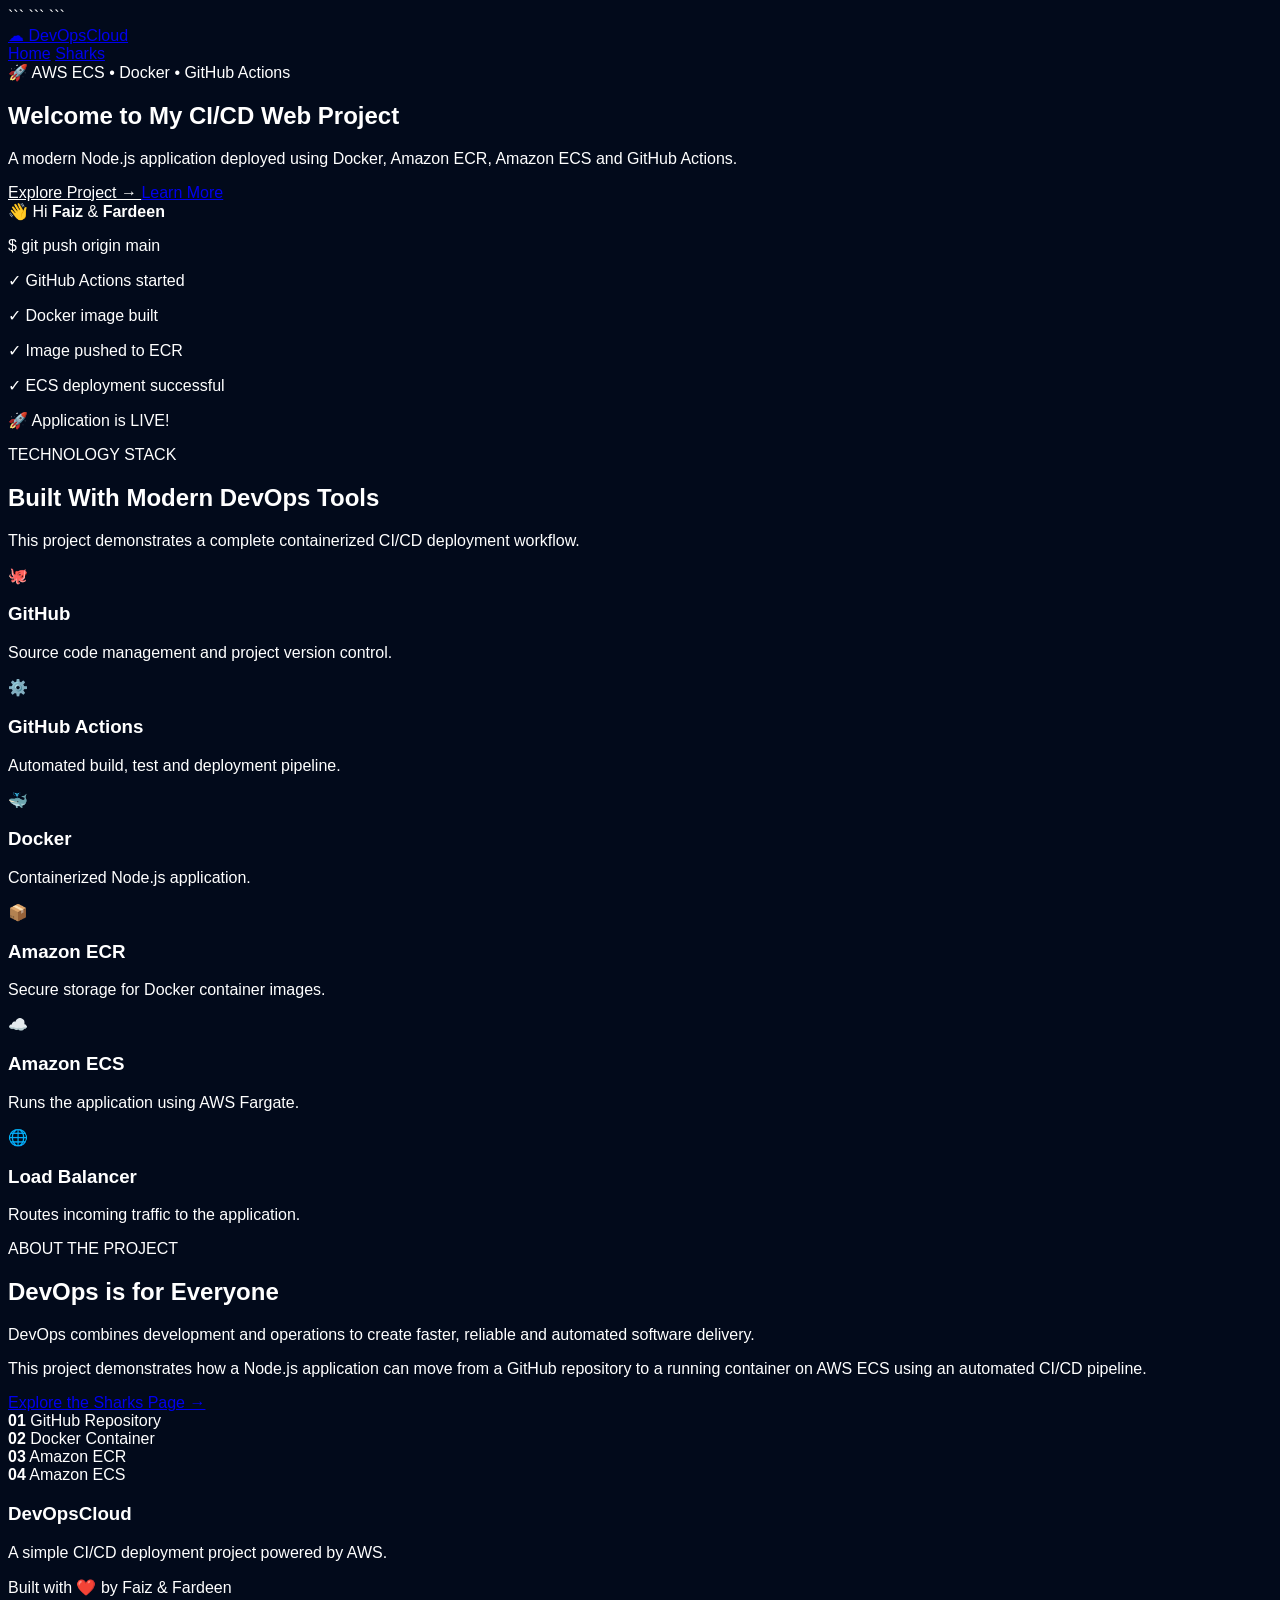
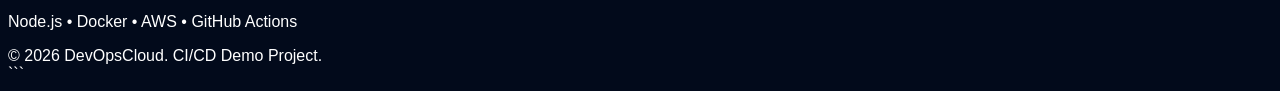
==== views/index.html @ db23d5b7 "Revise index.html for CI/CD project updates Updated the HTML structure and content for the CI/CD pro" ====
<!DOCTYPE html>

<html lang="en">

<head>
    <meta charset="UTF-8">
    <meta name="viewport" content="width=device-width, initial-scale=1.0">

```
<title>DevOpsCloud | CI/CD Project</title>

<link rel="stylesheet" href="css/style.css">

<link href="https://fonts.googleapis.com/css2?family=Inter:wght@400;500;600;700;800&display=swap"
    rel="stylesheet">
```

</head>

<body>

```
<!-- NAVBAR -->
<header class="navbar">
    <div class="nav-container">

        <a href="/" class="logo">
            <span class="logo-icon">☁</span>
            DevOps<span>Cloud</span>
        </a>

        <nav>
            <a href="/" class="active">Home</a>
            <a href="/sharks">Sharks</a>
        </nav>

    </div>
</header>


<!-- HERO -->
<section class="hero">

    <div class="hero-content">

        <div class="badge">
            🚀 AWS ECS • Docker • GitHub Actions
        </div>

        <h1>
            Welcome to My
            <span>CI/CD Web Project</span>
        </h1>

        <p>
            A modern Node.js application deployed using
            Docker, Amazon ECR, Amazon ECS and GitHub Actions.
        </p>

        <div class="hero-buttons">

            <a href="/sharks" class="btn btn-primary">
                Explore Project →
            </a>

            <a href="#about" class="btn btn-secondary">
                Learn More
            </a>

        </div>

        <div class="names">
            👋 Hi <strong>Faiz</strong> & <strong>Fardeen</strong>
        </div>

    </div>


    <!-- TERMINAL CARD -->
    <div class="hero-card">

        <div class="terminal-header">
            <span></span>
            <span></span>
            <span></span>
        </div>

        <div class="terminal-body">

            <p><span class="green">$</span> git push origin main</p>

            <p>
                <span class="blue">✓</span>
                GitHub Actions started
            </p>

            <p>
                <span class="blue">✓</span>
                Docker image built
            </p>

            <p>
                <span class="blue">✓</span>
                Image pushed to ECR
            </p>

            <p>
                <span class="blue">✓</span>
                ECS deployment successful
            </p>

            <p class="success">
                🚀 Application is LIVE!
            </p>

        </div>

    </div>

</section>


<!-- TECHNOLOGY STACK -->
<section class="technologies">

    <div class="section-title">

        <span>TECHNOLOGY STACK</span>

        <h2>Built With Modern DevOps Tools</h2>

        <p>
            This project demonstrates a complete containerized
            CI/CD deployment workflow.
        </p>

    </div>


    <div class="tech-grid">

        <div class="tech-card">
            <div class="tech-icon">🐙</div>
            <h3>GitHub</h3>
            <p>
                Source code management and project version control.
            </p>
        </div>


        <div class="tech-card">
            <div class="tech-icon">⚙️</div>
            <h3>GitHub Actions</h3>
            <p>
                Automated build, test and deployment pipeline.
            </p>
        </div>


        <div class="tech-card">
            <div class="tech-icon">🐳</div>
            <h3>Docker</h3>
            <p>
                Containerized Node.js application.
            </p>
        </div>


        <div class="tech-card">
            <div class="tech-icon">📦</div>
            <h3>Amazon ECR</h3>
            <p>
                Secure storage for Docker container images.
            </p>
        </div>


        <div class="tech-card">
            <div class="tech-icon">☁️</div>
            <h3>Amazon ECS</h3>
            <p>
                Runs the application using AWS Fargate.
            </p>
        </div>


        <div class="tech-card">
            <div class="tech-icon">🌐</div>
            <h3>Load Balancer</h3>
            <p>
                Routes incoming traffic to the application.
            </p>
        </div>

    </div>

</section>


<!-- ABOUT -->
<section class="about" id="about">

    <div class="about-content">

        <div>

            <span class="section-label">
                ABOUT THE PROJECT
            </span>

            <h2>
                DevOps is for Everyone
            </h2>

            <p>
                DevOps combines development and operations to
                create faster, reliable and automated software
                delivery.
            </p>

            <p>
                This project demonstrates how a Node.js application
                can move from a GitHub repository to a running
                container on AWS ECS using an automated CI/CD pipeline.
            </p>

            <a href="/sharks" class="text-link">
                Explore the Sharks Page →
            </a>

        </div>


        <div class="about-box">

            <div class="stat">
                <strong>01</strong>
                <span>GitHub Repository</span>
            </div>

            <div class="stat">
                <strong>02</strong>
                <span>Docker Container</span>
            </div>

            <div class="stat">
                <strong>03</strong>
                <span>Amazon ECR</span>
            </div>

            <div class="stat">
                <strong>04</strong>
                <span>Amazon ECS</span>
            </div>

        </div>

    </div>

</section>


<!-- FOOTER -->
<footer>

    <div class="footer-content">

        <div>

            <h3>
                DevOps<span>Cloud</span>
            </h3>

            <p>
                A simple CI/CD deployment project powered by AWS.
            </p>

        </div>


        <div class="footer-right">

            <p>
                Built with ❤️ by Faiz & Fardeen
            </p>

            <p>
                Node.js • Docker • AWS • GitHub Actions
            </p>

        </div>

    </div>


    <div class="copyright">
        © 2026 DevOpsCloud. CI/CD Demo Project.
    </div>

</footer>
```

</body>

</html>
---- views/css/style.css ----
.navbar {
    margin-bottom: 0;
}

body {
    background: #020A1B;
    color: #ffffff;
    font-family: 'Merriweather', sans-serif;
}

h1,
h2 {
    font-weight: bold;
}

p {
    font-size: 16px;
    color: #ffffff;
}

.jumbotron {
    background: #0048CD;
    color: white;
    text-align: center;
}

.jumbotron p {
    color: white;
    font-size: 26px;
}

.btn-primary {
    color: #fff;
    text-color: #000000;
    border-color: white;
    margin-bottom: 5px;
}

img,
video,
audio {
    margin-top: 20px;
    max-width: 80%;
}

div.caption: {
    float: left;
    clear: both;
}
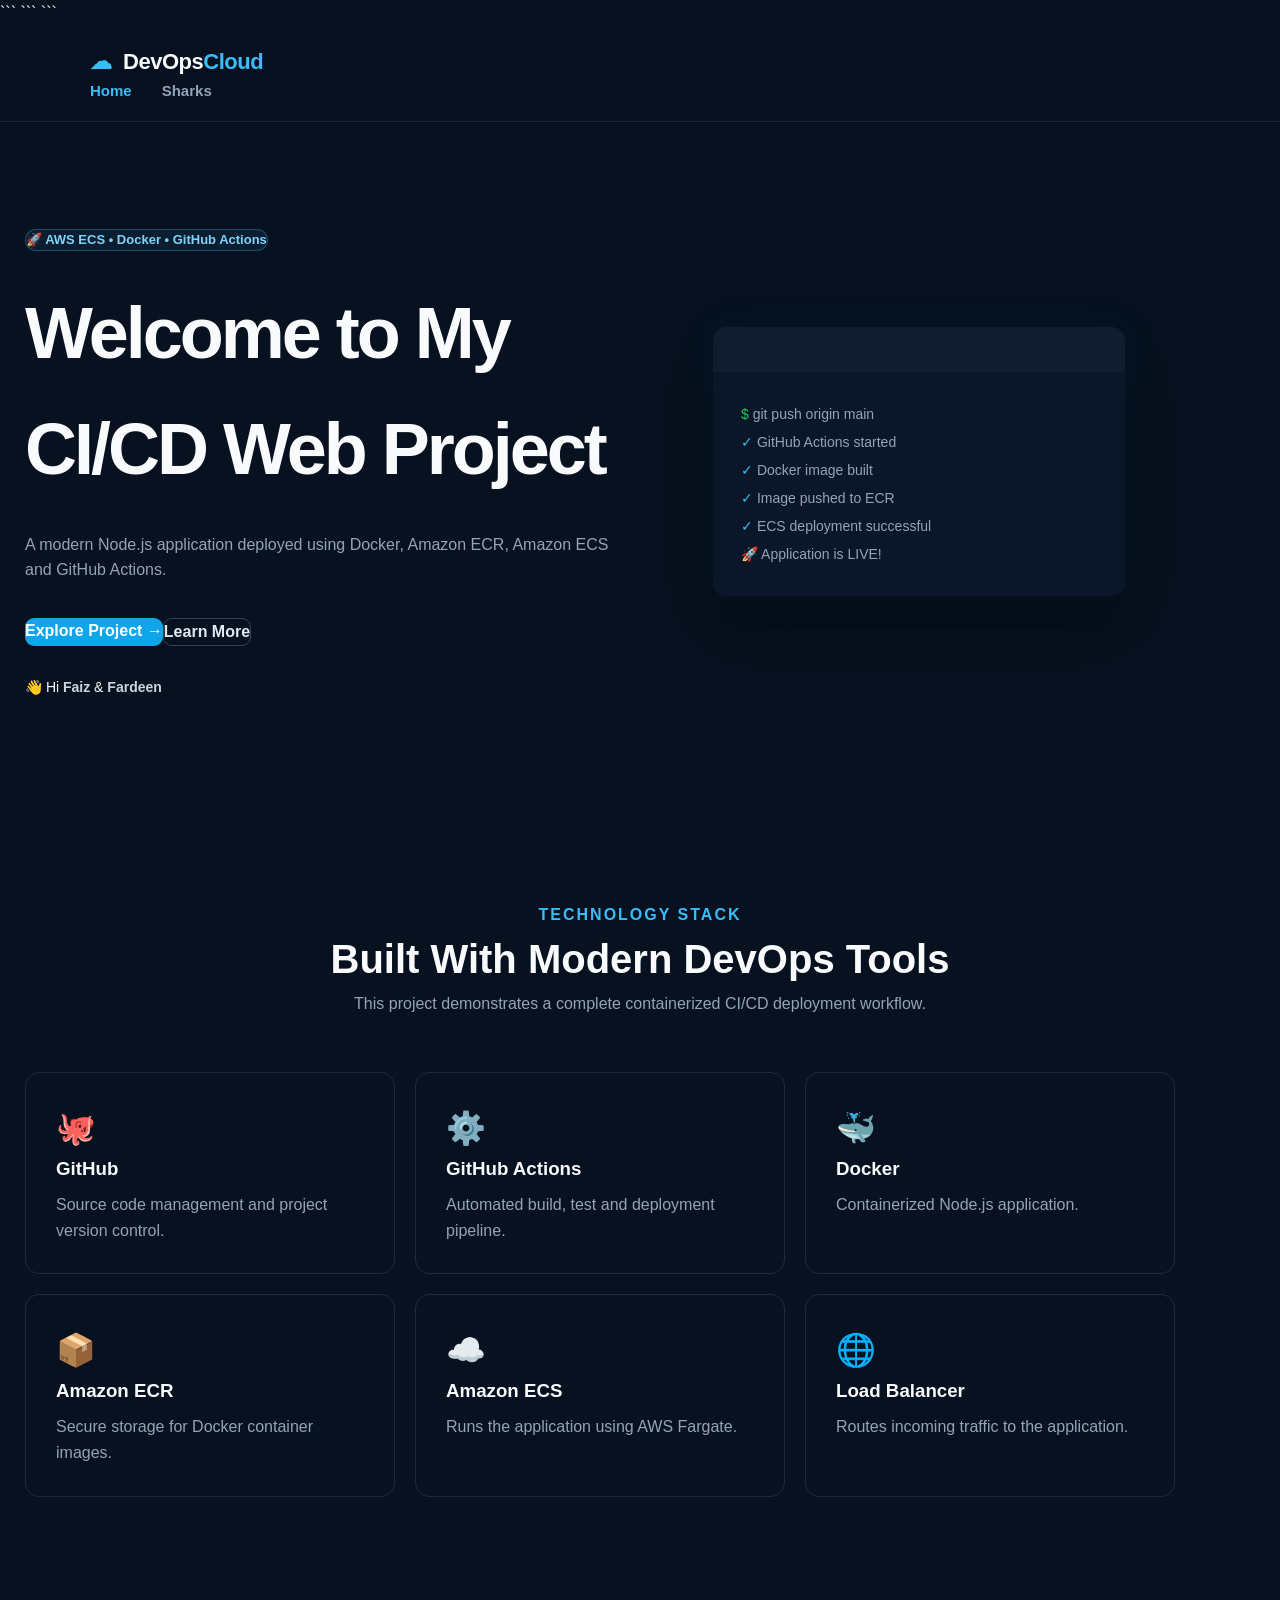
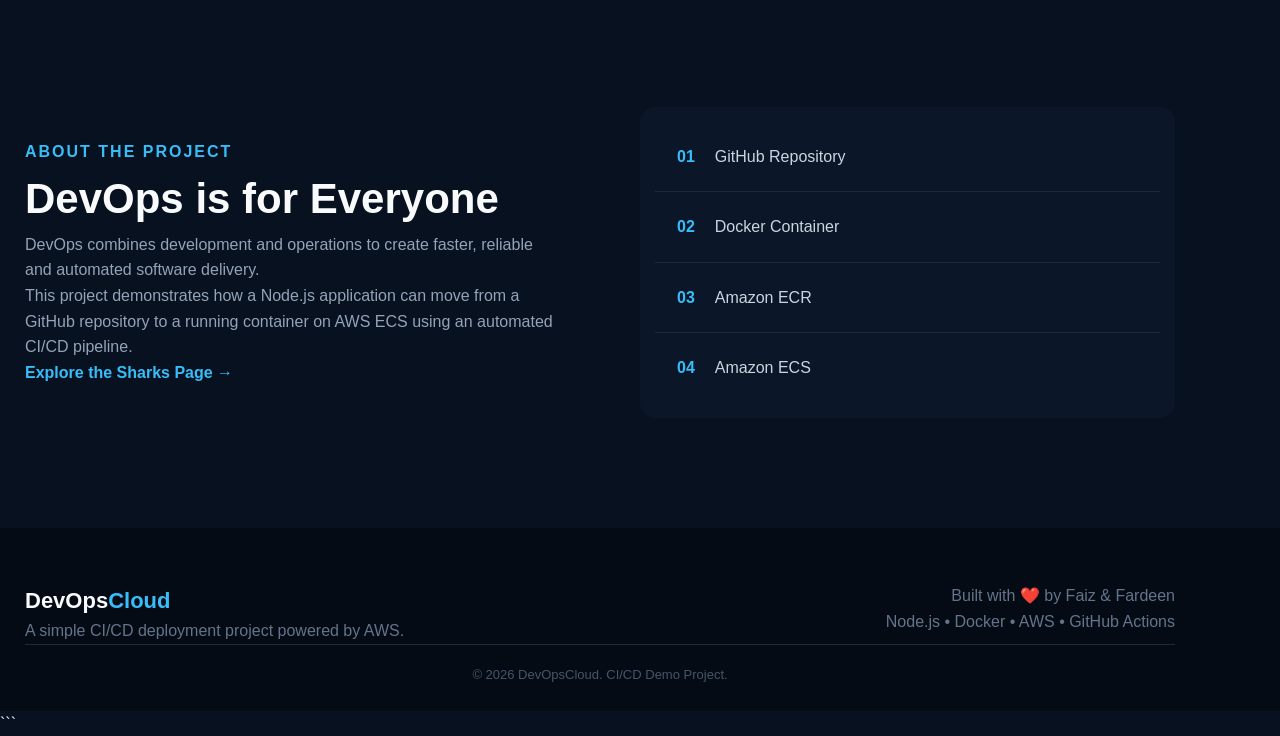
==== commit 778168b9: "Update Sharks link to point to barani.html" ====
--- a/views/index.html
+++ b/views/index.html
@@ -31,7 +31,7 @@
 
         <nav>
             <a href="/" class="active">Home</a>
-            <a href="/sharks">Sharks</a>
+            <a href="ci-cd-pipeline/views/barani.html">Sharks</a>
         </nav>
 
     </div>
--- a/views/css/style.css
+++ b/views/css/style.css
@@ -1,49 +1,1089 @@
+/* =========================================
+GLOBAL
+========================================= */
+
+* {
+  margin: 0;
+  padding: 0;
+  box-sizing: border-box;
+  }
+
+html {
+scroll-behavior: smooth;
+}
+
+body {
+font-family: "Inter", Arial, sans-serif;
+background: #07111f;
+color: #f8fafc;
+line-height: 1.6;
+}
+
+a {
+text-decoration: none;
+color: inherit;
+}
+
+img {
+max-width: 100%;
+display: block;
+}
+
+/* =========================================
+NAVBAR
+========================================= */
+
 .navbar {
-    margin-bottom: 0;
-}
-
-body {
-    background: #020A1B;
-    color: #ffffff;
-    font-family: 'Merriweather', sans-serif;
-}
-
-h1,
-h2 {
-    font-weight: bold;
-}
-
-p {
+width: 100%;
+background: rgba(7, 17, 31, 0.96);
+border-bottom: 1px solid rgba(255, 255, 255, 0.08);
+
+```
+position: sticky;
+top: 0;
+z-index: 1000;
+
+backdrop-filter: blur(12px);
+```
+
+}
+
+.nav-container {
+max-width: 1150px;
+margin: auto;
+padding: 18px 25px;
+
+```
+display: flex;
+align-items: center;
+justify-content: space-between;
+```
+
+}
+
+.logo {
+font-size: 22px;
+font-weight: 800;
+letter-spacing: -0.5px;
+}
+
+.logo span {
+color: #38bdf8;
+}
+
+.logo-icon {
+margin-right: 6px;
+}
+
+nav {
+display: flex;
+gap: 30px;
+}
+
+nav a {
+color: #94a3b8;
+font-size: 15px;
+font-weight: 600;
+transition: 0.3s;
+}
+
+nav a:hover,
+nav a.active {
+color: #38bdf8;
+}
+
+/* =========================================
+BUTTONS
+========================================= */
+
+.btn {
+display: inline-block;
+
+```
+padding: 14px 25px;
+
+border-radius: 9px;
+
+font-weight: 700;
+
+transition: 0.3s;
+```
+
+}
+
+.btn-primary {
+background: #0ea5e9;
+color: white;
+}
+
+.btn-primary:hover {
+background: #0284c7;
+transform: translateY(-3px);
+}
+
+.btn-secondary {
+border: 1px solid #334155;
+color: #e2e8f0;
+}
+
+.btn-secondary:hover {
+border-color: #38bdf8;
+color: #38bdf8;
+}
+
+/* =========================================
+BADGE
+========================================= */
+
+.badge {
+display: inline-block;
+
+```
+padding: 9px 16px;
+
+margin-bottom: 25px;
+
+border: 1px solid rgba(56, 189, 248, 0.3);
+
+border-radius: 30px;
+
+color: #7dd3fc;
+
+background: rgba(56, 189, 248, 0.08);
+
+font-size: 13px;
+
+font-weight: 600;
+```
+
+}
+
+/* =========================================
+HOME HERO
+========================================= */
+
+.hero {
+max-width: 1150px;
+
+```
+margin: auto;
+
+min-height: 680px;
+
+padding: 100px 25px;
+
+display: grid;
+
+grid-template-columns: 1.2fr 0.8fr;
+
+align-items: center;
+
+gap: 70px;
+```
+
+}
+
+.hero-content {
+max-width: 650px;
+}
+
+.hero h1 {
+font-size: clamp(45px, 6vw, 72px);
+
+```
+line-height: 1.05;
+
+letter-spacing: -3px;
+
+margin-bottom: 25px;
+```
+
+}
+
+.hero h1 span {
+display: block;
+
+```
+color: #38bdf8;
+```
+
+}
+
+.hero p {
+color: #94a3b8;
+
+```
+font-size: 18px;
+
+max-width: 600px;
+
+margin-bottom: 35px;
+```
+
+}
+
+.hero-buttons {
+display: flex;
+
+```
+gap: 15px;
+
+flex-wrap: wrap;
+```
+
+}
+
+.names {
+margin-top: 30px;
+
+```
+color: #64748b;
+
+font-size: 14px;
+```
+
+}
+
+.names strong {
+color: #cbd5e1;
+}
+
+/* =========================================
+TERMINAL
+========================================= */
+
+.hero-card {
+background: #0b1628;
+
+```
+border: 1px solid #1e3a5f;
+
+border-radius: 14px;
+
+overflow: hidden;
+
+box-shadow:
+    0 25px 70px rgba(0, 0, 0, 0.45),
+    0 0 40px rgba(14, 165, 233, 0.08);
+```
+
+}
+
+.terminal-header {
+height: 45px;
+
+```
+padding: 0 16px;
+
+background: #111c2e;
+
+display: flex;
+
+align-items: center;
+
+gap: 7px;
+```
+
+}
+
+.terminal-header span {
+width: 11px;
+
+```
+height: 11px;
+
+border-radius: 50%;
+
+background: #475569;
+```
+
+}
+
+.terminal-body {
+padding: 28px;
+
+```
+font-family: monospace;
+
+font-size: 14px;
+
+line-height: 2;
+
+color: #cbd5e1;
+```
+
+}
+
+.terminal-body p {
+margin: 0;
+}
+
+.green {
+color: #22c55e;
+}
+
+.blue {
+color: #38bdf8;
+}
+
+.success {
+color: #22c55e;
+
+```
+margin-top: 15px !important;
+```
+
+}
+
+/* =========================================
+TECHNOLOGY SECTION
+========================================= */
+
+.technologies {
+padding: 100px 25px;
+
+```
+background: #0b1628;
+```
+
+}
+
+.section-title {
+text-align: center;
+
+```
+max-width: 700px;
+
+margin: auto auto 55px;
+```
+
+}
+
+.section-title span,
+.section-label {
+color: #38bdf8;
+
+```
+font-size: 13px;
+
+font-weight: 800;
+
+letter-spacing: 2px;
+```
+
+}
+
+.section-title h2 {
+font-size: 40px;
+
+```
+margin: 12px 0;
+```
+
+}
+
+.section-title p {
+color: #94a3b8;
+}
+
+.tech-grid {
+max-width: 1150px;
+
+```
+margin: auto;
+
+display: grid;
+
+grid-template-columns: repeat(3, 1fr);
+
+gap: 20px;
+```
+
+}
+
+.tech-card {
+padding: 30px;
+
+```
+background: #101d31;
+
+border: 1px solid #1e293b;
+
+border-radius: 14px;
+
+transition: 0.3s;
+```
+
+}
+
+.tech-card:hover {
+transform: translateY(-7px);
+
+```
+border-color: #38bdf8;
+
+box-shadow:
+    0 15px 40px rgba(0, 0, 0, 0.25);
+```
+
+}
+
+.tech-icon {
+font-size: 32px;
+
+```
+margin-bottom: 18px;
+```
+
+}
+
+.tech-card h3 {
+margin-bottom: 8px;
+}
+
+.tech-card p {
+color: #94a3b8;
+
+```
+font-size: 14px;
+```
+
+}
+
+/* =========================================
+ABOUT
+========================================= */
+
+.about {
+padding: 110px 25px;
+}
+
+.about-content {
+max-width: 1150px;
+
+```
+margin: auto;
+
+display: grid;
+
+grid-template-columns: 1fr 1fr;
+
+gap: 80px;
+
+align-items: center;
+```
+
+}
+
+.about h2 {
+font-size: 42px;
+
+```
+margin: 12px 0 20px;
+```
+
+}
+
+.about p {
+color: #94a3b8;
+
+```
+margin-bottom: 18px;
+```
+
+}
+
+.text-link {
+display: inline-block;
+
+```
+margin-top: 10px;
+
+color: #38bdf8;
+
+font-weight: 700;
+```
+
+}
+
+.about-box {
+background: #0b1628;
+
+```
+border: 1px solid #1e293b;
+
+border-radius: 15px;
+
+padding: 15px;
+```
+
+}
+
+.stat {
+display: flex;
+
+```
+align-items: center;
+
+gap: 20px;
+
+padding: 22px;
+
+border-bottom: 1px solid #1e293b;
+```
+
+}
+
+.stat:last-child {
+border-bottom: none;
+}
+
+.stat strong {
+color: #38bdf8;
+
+```
+font-size: 25px;
+```
+
+}
+
+.stat span {
+color: #cbd5e1;
+}
+
+/* =========================================
+SHARK HERO
+========================================= */
+
+.shark-hero {
+min-height: 500px;
+
+```
+display: flex;
+
+align-items: center;
+
+background:
+    linear-gradient(
+        90deg,
+        rgba(7, 17, 31, 0.98),
+        rgba(7, 17, 31, 0.75),
+        rgba(7, 17, 31, 0.92)
+    ),
+    url("https://assets.digitalocean.com/articles/docker_node_image/sawshark.jpg");
+
+background-size: cover;
+
+background-position: center;
+
+border-bottom: 1px solid #1e293b;
+```
+
+}
+
+.shark-hero-content {
+max-width: 1150px;
+
+```
+width: 100%;
+
+margin: auto;
+
+padding: 80px 25px;
+```
+
+}
+
+.shark-hero h1 {
+font-size: clamp(45px, 6vw, 70px);
+
+```
+line-height: 1.05;
+
+letter-spacing: -3px;
+
+margin: 20px 0;
+```
+
+}
+
+.shark-hero h1 span {
+display: block;
+
+```
+color: #38bdf8;
+```
+
+}
+
+.shark-hero p {
+max-width: 600px;
+
+```
+color: #cbd5e1;
+
+font-size: 18px;
+
+margin-bottom: 30px;
+```
+
+}
+
+/* =========================================
+SHARK SECTION
+========================================= */
+
+.sharks-section {
+padding: 100px 25px;
+
+```
+background: #07111f;
+```
+
+}
+
+.shark-grid {
+max-width: 1000px;
+
+```
+margin: auto;
+
+display: grid;
+
+grid-template-columns: repeat(2, 1fr);
+
+gap: 30px;
+```
+
+}
+
+.shark-card {
+overflow: hidden;
+
+```
+background: #0b1628;
+
+border: 1px solid #1e293b;
+
+border-radius: 18px;
+
+transition: 0.35s;
+```
+
+}
+
+.shark-card:hover {
+transform: translateY(-8px);
+
+```
+border-color: #38bdf8;
+
+box-shadow:
+    0 20px 50px rgba(0, 0, 0, 0.35),
+    0 0 30px rgba(56, 189, 248, 0.08);
+```
+
+}
+
+.shark-image {
+height: 280px;
+
+```
+overflow: hidden;
+```
+
+}
+
+.shark-image img {
+width: 100%;
+
+```
+height: 100%;
+
+object-fit: cover;
+
+transition: 0.5s;
+```
+
+}
+
+.shark-card:hover .shark-image img {
+transform: scale(1.06);
+}
+
+.shark-content {
+padding: 28px;
+}
+
+.shark-number {
+color: #38bdf8;
+
+```
+font-size: 13px;
+
+font-weight: 800;
+
+letter-spacing: 2px;
+
+margin-bottom: 8px;
+```
+
+}
+
+.shark-content h3 {
+font-size: 25px;
+
+```
+margin-bottom: 12px;
+```
+
+}
+
+.shark-content p {
+color: #94a3b8;
+
+```
+font-size: 15px;
+
+margin-bottom: 22px;
+```
+
+}
+
+.shark-tag {
+display: inline-block;
+
+```
+padding: 7px 13px;
+
+border-radius: 20px;
+
+background: rgba(56, 189, 248, 0.08);
+
+border: 1px solid rgba(56, 189, 248, 0.2);
+
+color: #7dd3fc;
+
+font-size: 12px;
+
+font-weight: 700;
+```
+
+}
+
+/* =========================================
+DEPLOYMENT
+========================================= */
+
+.deployment-section {
+padding: 90px 25px;
+
+```
+background: #0b1628;
+```
+
+}
+
+.deployment-box {
+max-width: 1100px;
+
+```
+margin: auto;
+
+padding: 50px;
+
+border-radius: 18px;
+
+background: #101d31;
+
+border: 1px solid #1e293b;
+
+display: grid;
+
+grid-template-columns: 1fr 1fr;
+
+gap: 60px;
+
+align-items: center;
+```
+
+}
+
+.deployment-box h2 {
+font-size: 35px;
+
+```
+line-height: 1.2;
+
+margin: 12px 0 18px;
+```
+
+}
+
+.deployment-box p {
+color: #94a3b8;
+}
+
+/* =========================================
+PIPELINE
+========================================= */
+
+.pipeline {
+display: flex;
+
+```
+align-items: center;
+
+justify-content: center;
+
+flex-wrap: wrap;
+
+gap: 12px;
+```
+
+}
+
+.pipeline-step {
+min-width: 90px;
+
+```
+padding: 16px 12px;
+
+text-align: center;
+
+background: #0b1628;
+
+border: 1px solid #1e293b;
+
+border-radius: 10px;
+```
+
+}
+
+.pipeline-step span {
+display: block;
+
+```
+color: #38bdf8;
+
+font-size: 11px;
+
+margin-bottom: 5px;
+```
+
+}
+
+.pipeline-step strong {
+font-size: 13px;
+}
+
+.pipeline-arrow {
+color: #38bdf8;
+
+```
+font-size: 22px;
+```
+
+}
+
+/* =========================================
+FOOTER
+========================================= */
+
+footer {
+background: #040b14;
+
+```
+border-top: 1px solid #1e293b;
+
+padding: 55px 25px 25px;
+```
+
+}
+
+.footer-content {
+max-width: 1150px;
+
+```
+margin: auto;
+
+display: flex;
+
+justify-content: space-between;
+
+gap: 40px;
+```
+
+}
+
+footer h3 {
+font-size: 22px;
+}
+
+footer h3 span {
+color: #38bdf8;
+}
+
+footer p {
+color: #64748b;
+
+```
+font-size: 14px;
+```
+
+}
+
+.footer-right {
+text-align: right;
+}
+
+.copyright {
+max-width: 1150px;
+
+```
+margin: 40px auto 0;
+
+padding-top: 20px;
+
+border-top: 1px solid #1e293b;
+
+color: #475569;
+
+font-size: 13px;
+
+text-align: center;
+```
+
+}
+
+/* =========================================
+TABLET
+========================================= */
+
+@media (max-width: 850px) {
+
+```
+.hero {
+    grid-template-columns: 1fr;
+
+    padding-top: 70px;
+}
+
+.hero-card {
+    max-width: 600px;
+
+    width: 100%;
+}
+
+.tech-grid {
+    grid-template-columns: repeat(2, 1fr);
+}
+
+.about-content {
+    grid-template-columns: 1fr;
+
+    gap: 45px;
+}
+
+.shark-grid {
+    grid-template-columns: 1fr;
+
+    max-width: 600px;
+}
+
+.deployment-box {
+    grid-template-columns: 1fr;
+
+    gap: 40px;
+
+    padding: 35px;
+}
+
+.footer-content {
+    flex-direction: column;
+}
+
+.footer-right {
+    text-align: left;
+}
+```
+
+}
+
+/* =========================================
+MOBILE
+========================================= */
+
+@media (max-width: 550px) {
+
+```
+.nav-container {
+    padding: 15px 18px;
+}
+
+nav {
+    gap: 15px;
+}
+
+.hero {
+    padding: 60px 18px;
+}
+
+.hero h1 {
+    font-size: 45px;
+
+    letter-spacing: -2px;
+}
+
+.hero p {
     font-size: 16px;
-    color: #ffffff;
-}
-
-.jumbotron {
-    background: #0048CD;
-    color: white;
-    text-align: center;
-}
-
-.jumbotron p {
-    color: white;
-    font-size: 26px;
-}
-
-.btn-primary {
-    color: #fff;
-    text-color: #000000;
-    border-color: white;
-    margin-bottom: 5px;
-}
-
-img,
-video,
-audio {
-    margin-top: 20px;
-    max-width: 80%;
-}
-
-div.caption: {
-    float: left;
-    clear: both;
-}
+}
+
+.tech-grid {
+    grid-template-columns: 1fr;
+}
+
+.technologies,
+.about,
+.sharks-section,
+.deployment-section {
+    padding: 70px 18px;
+}
+
+.section-title h2,
+.about h2 {
+    font-size: 32px;
+}
+
+.terminal-body {
+    padding: 20px;
+
+    font-size: 12px;
+}
+
+.shark-hero-content {
+    padding: 65px 18px;
+}
+
+.shark-hero h1 {
+    font-size: 45px;
+}
+
+.deployment-box {
+    padding: 25px;
+}
+
+.deployment-box h2 {
+    font-size: 29px;
+}
+
+.pipeline {
+    flex-direction: column;
+}
+
+.pipeline-arrow {
+    transform: rotate(90deg);
+}
+```
+
+}
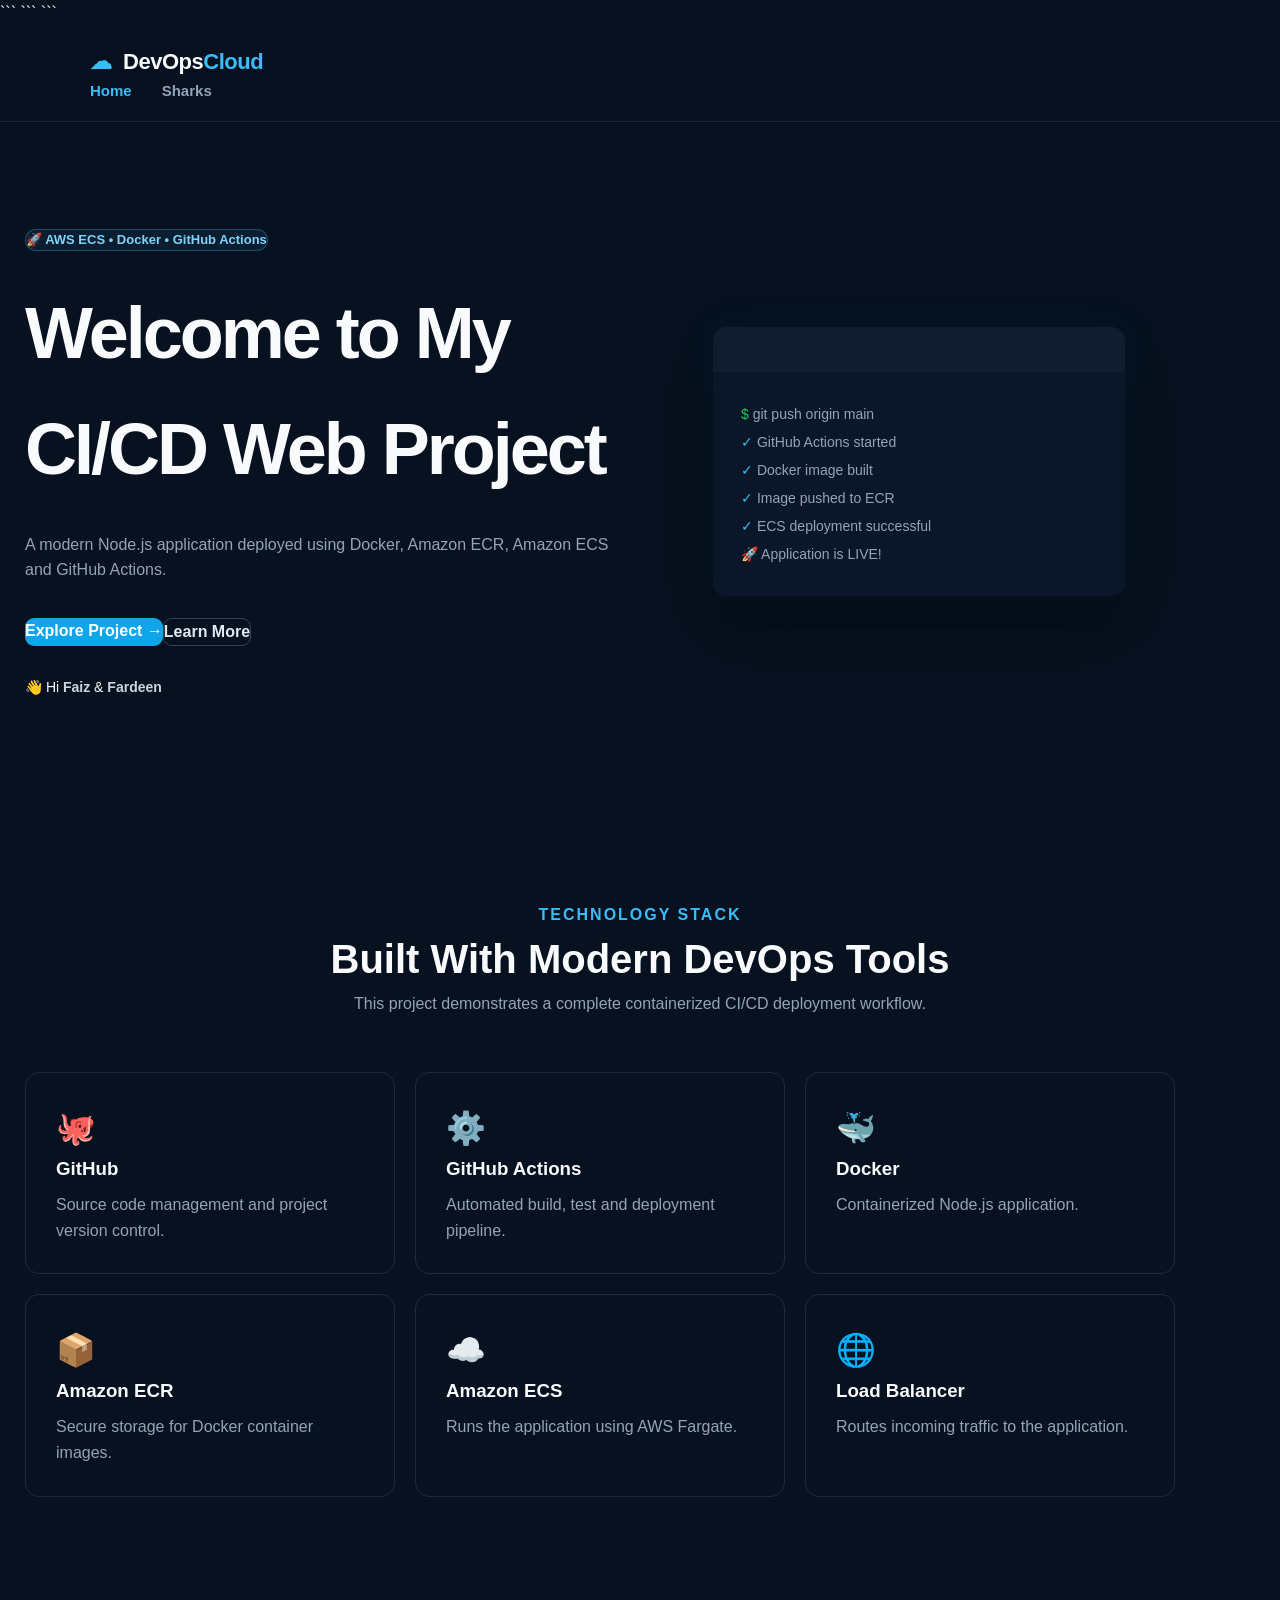
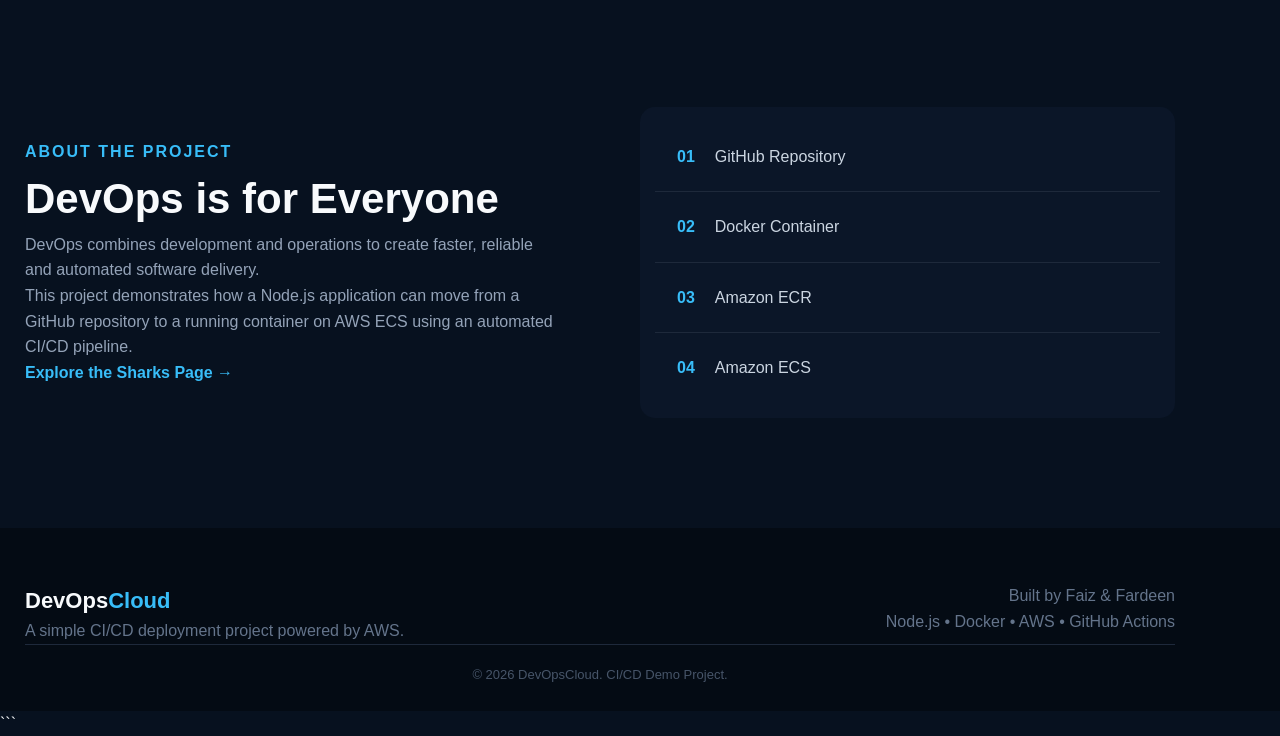
==== commit effc2acb: "add something" ====
--- a/views/index.html
+++ b/views/index.html
@@ -281,7 +281,7 @@
         <div class="footer-right">
 
             <p>
-                Built with ❤️ by Faiz & Fardeen
+                Built by Faiz & Fardeen
             </p>
 
             <p>
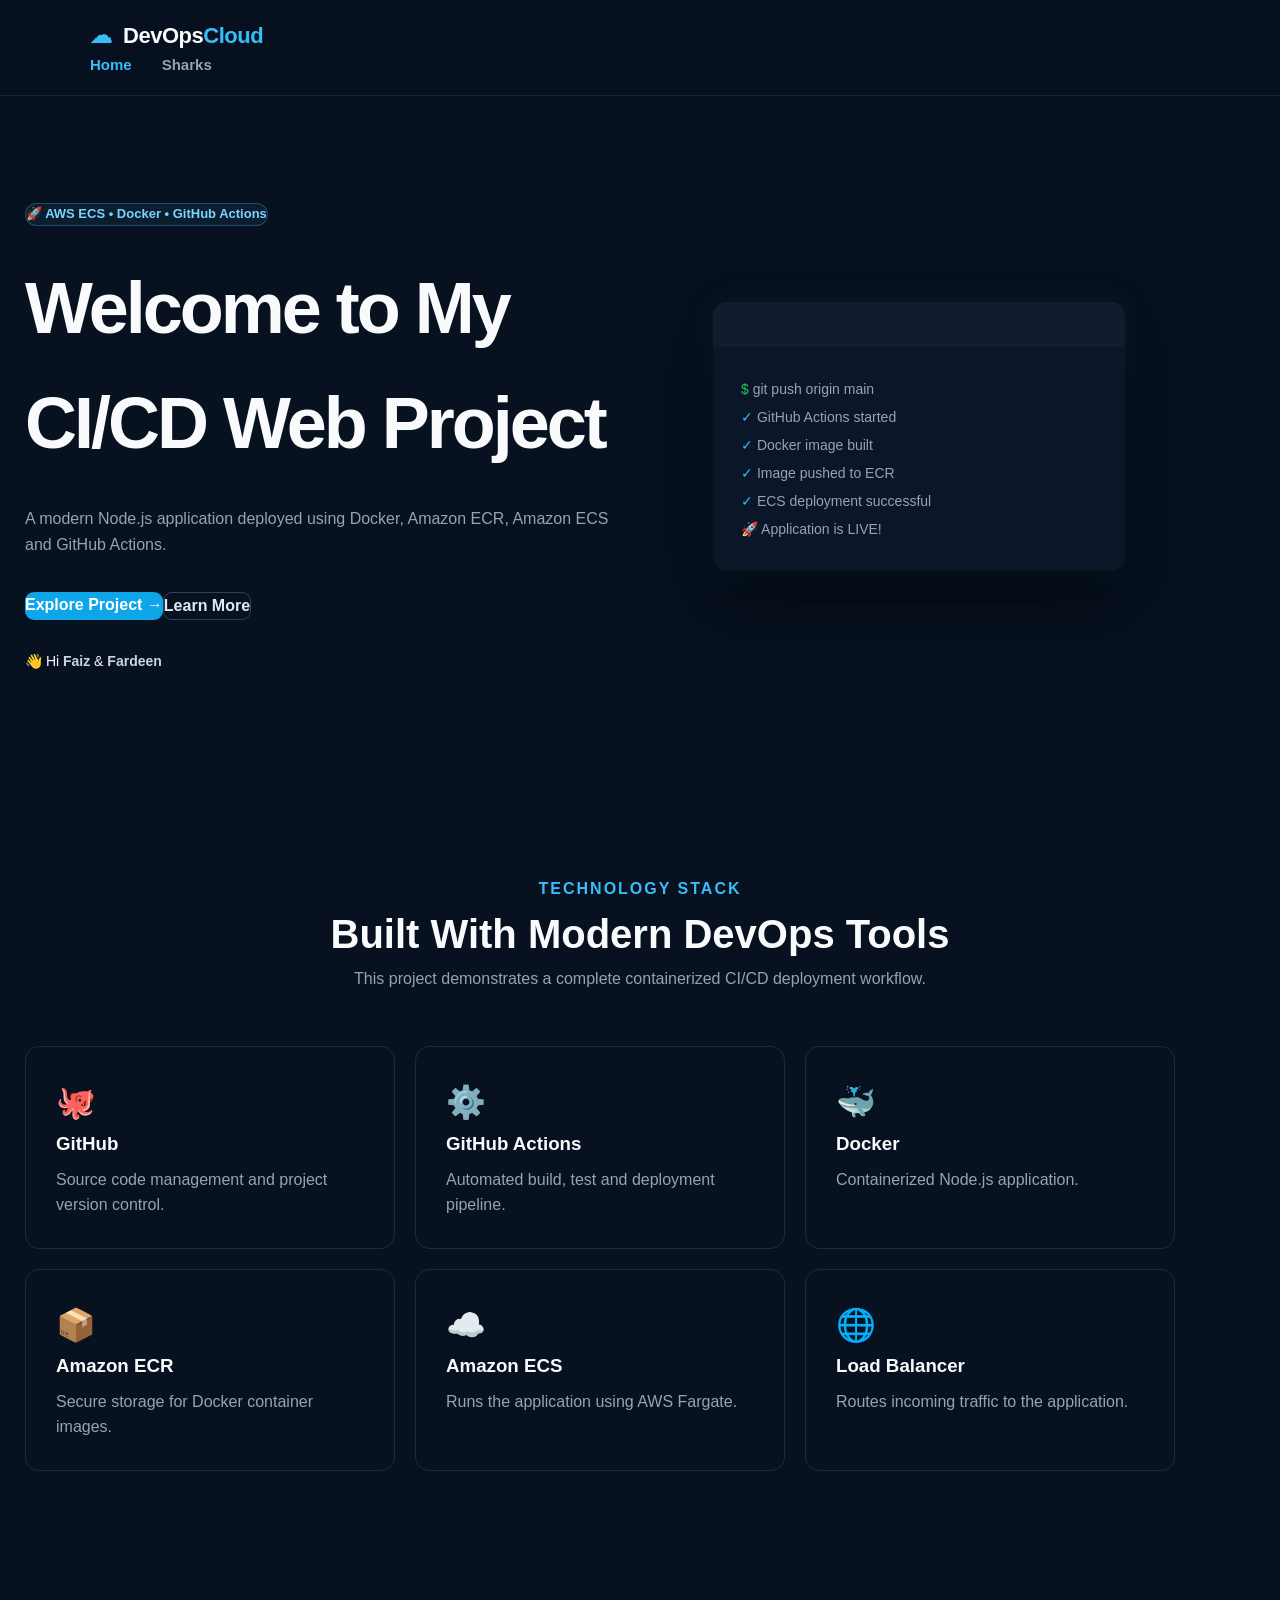
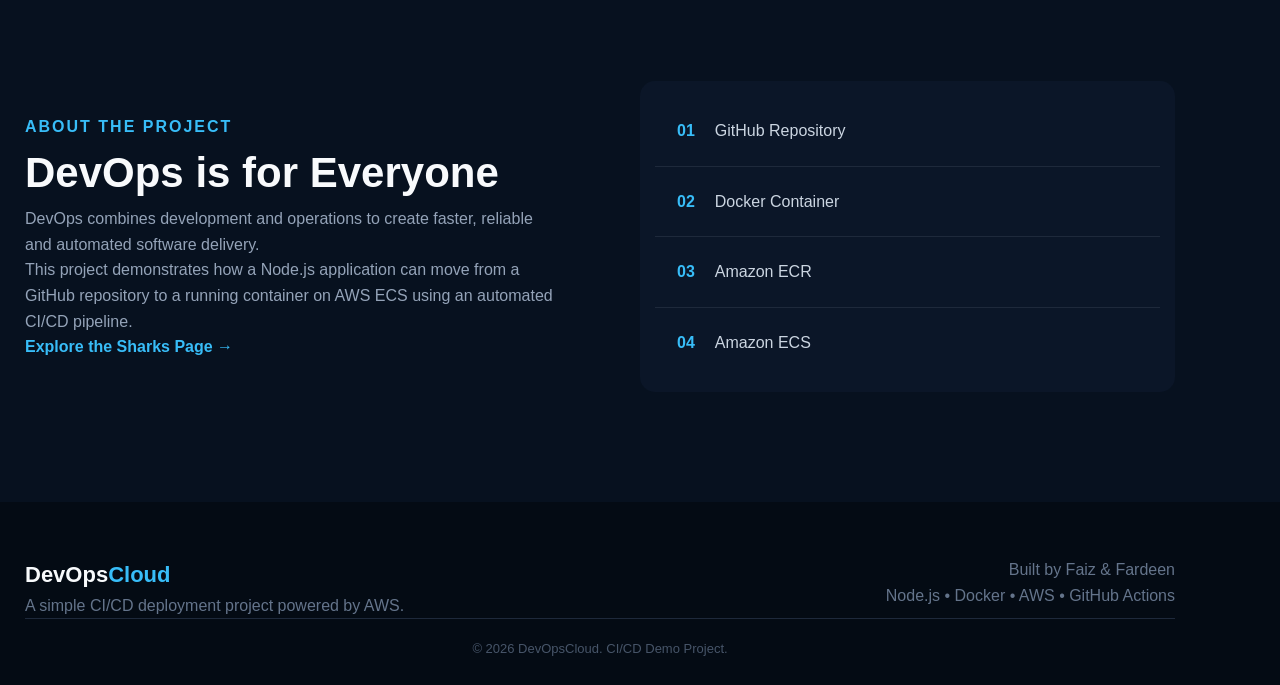
==== commit 55ca7254: "last update" ====
--- a/views/index.html
+++ b/views/index.html
@@ -6,20 +6,18 @@
     <meta charset="UTF-8">
     <meta name="viewport" content="width=device-width, initial-scale=1.0">
 
-```
 <title>DevOpsCloud | CI/CD Project</title>
 
 <link rel="stylesheet" href="css/style.css">
 
 <link href="https://fonts.googleapis.com/css2?family=Inter:wght@400;500;600;700;800&display=swap"
     rel="stylesheet">
-```
 
 </head>
 
 <body>
 
-```
+
 <!-- NAVBAR -->
 <header class="navbar">
     <div class="nav-container">
@@ -31,7 +29,7 @@
 
         <nav>
             <a href="/" class="active">Home</a>
-            <a href="ci-cd-pipeline/views/barani.html">Sharks</a>
+            <a href="/sharks">Sharks</a>
         </nav>
 
     </div>
@@ -298,7 +296,6 @@
     </div>
 
 </footer>
-```
 
 </body>
 
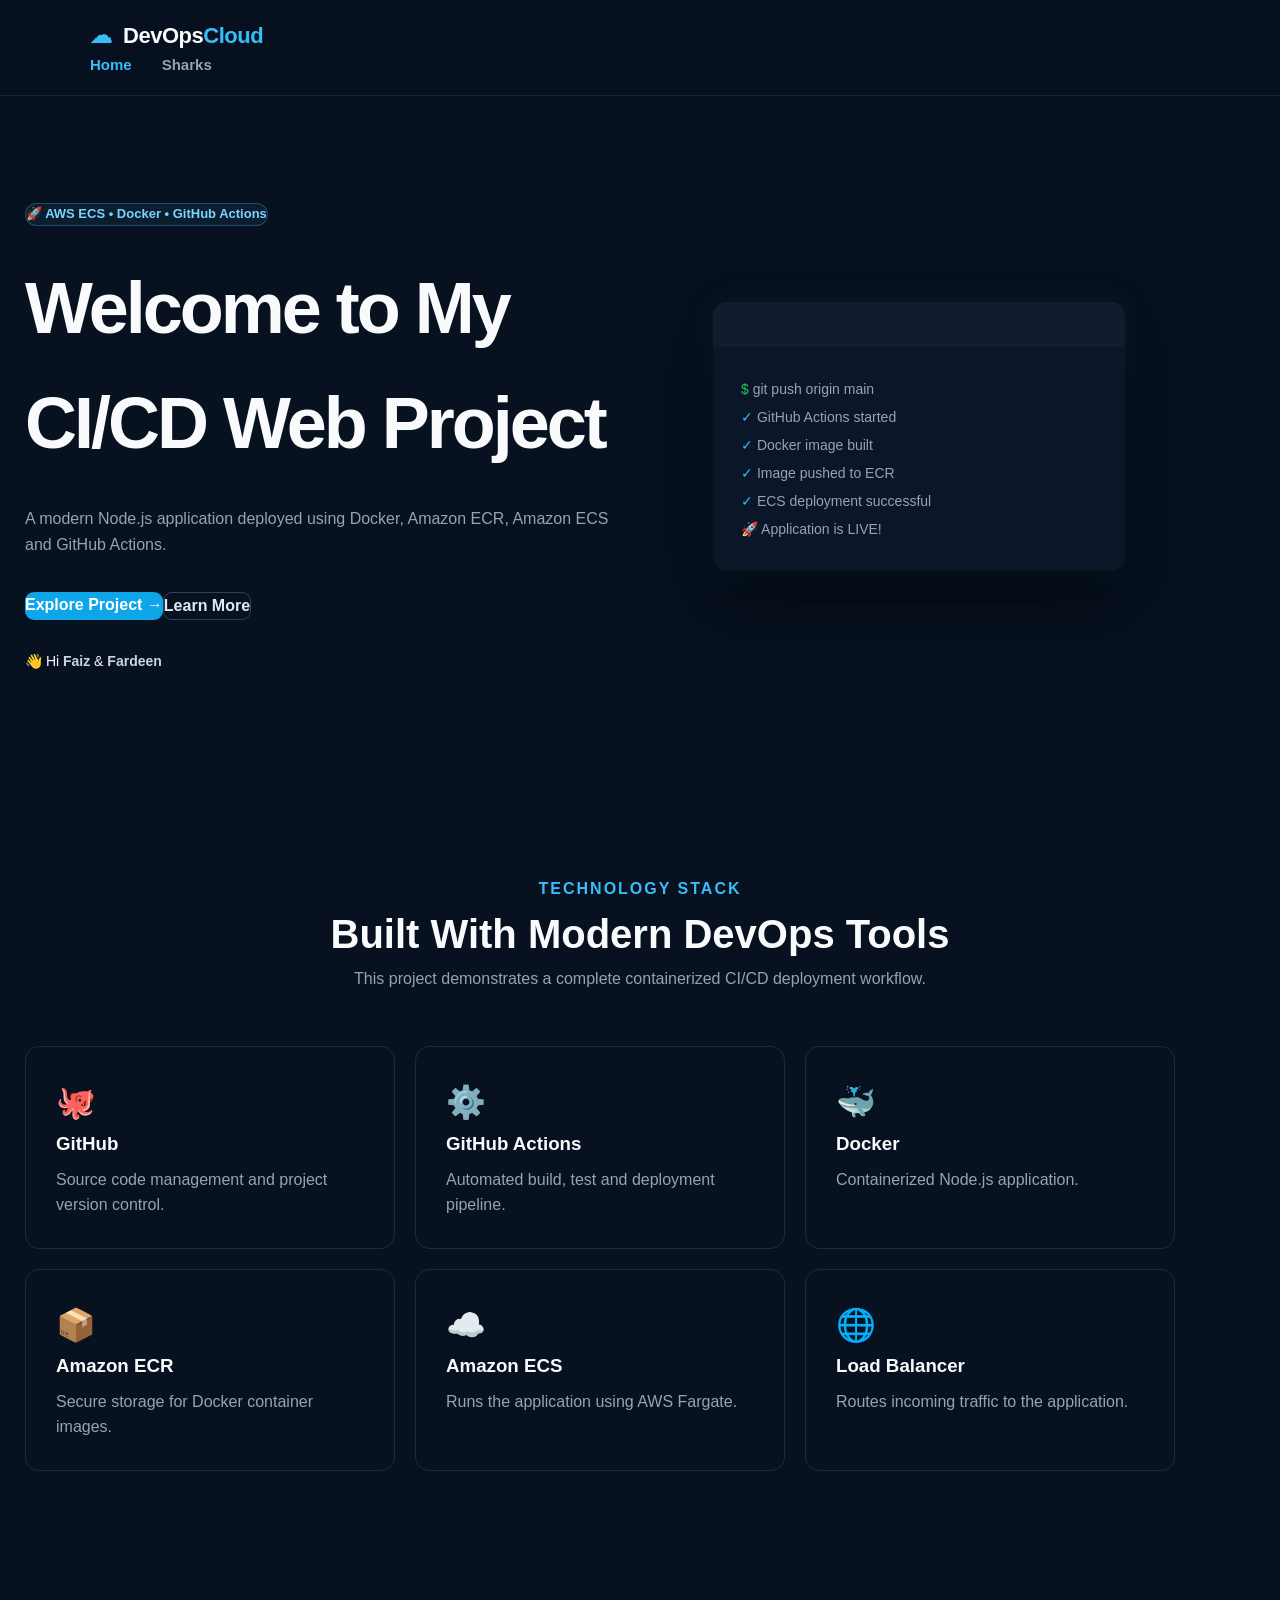
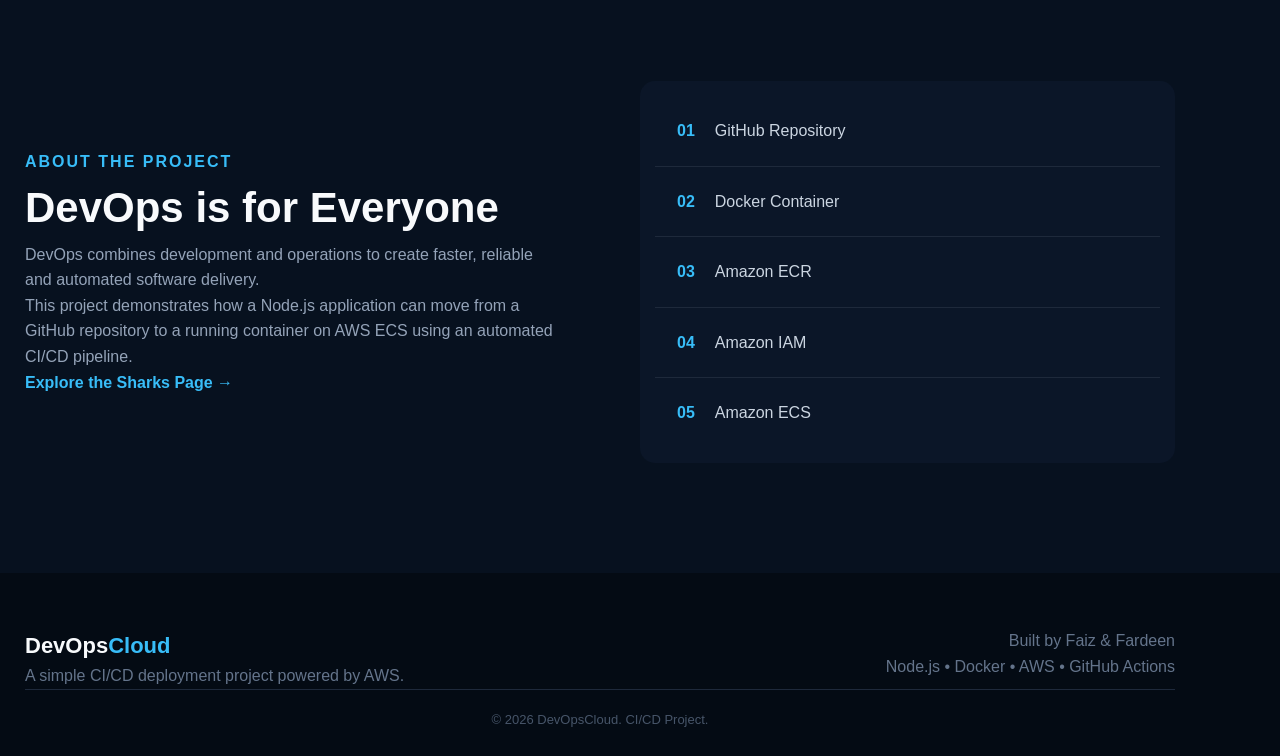
==== commit 160b79a5: "Update footer text and add new statistics section" ====
--- a/views/index.html
+++ b/views/index.html
@@ -245,9 +245,14 @@
                 <strong>03</strong>
                 <span>Amazon ECR</span>
             </div>
-
+            
             <div class="stat">
                 <strong>04</strong>
+                <span>Amazon IAM</span>
+            </div>
+
+            <div class="stat">
+                <strong>05</strong>
                 <span>Amazon ECS</span>
             </div>
 
@@ -292,7 +297,7 @@
 
 
     <div class="copyright">
-        © 2026 DevOpsCloud. CI/CD Demo Project.
+        © 2026 DevOpsCloud. CI/CD Project.
     </div>
 
 </footer>
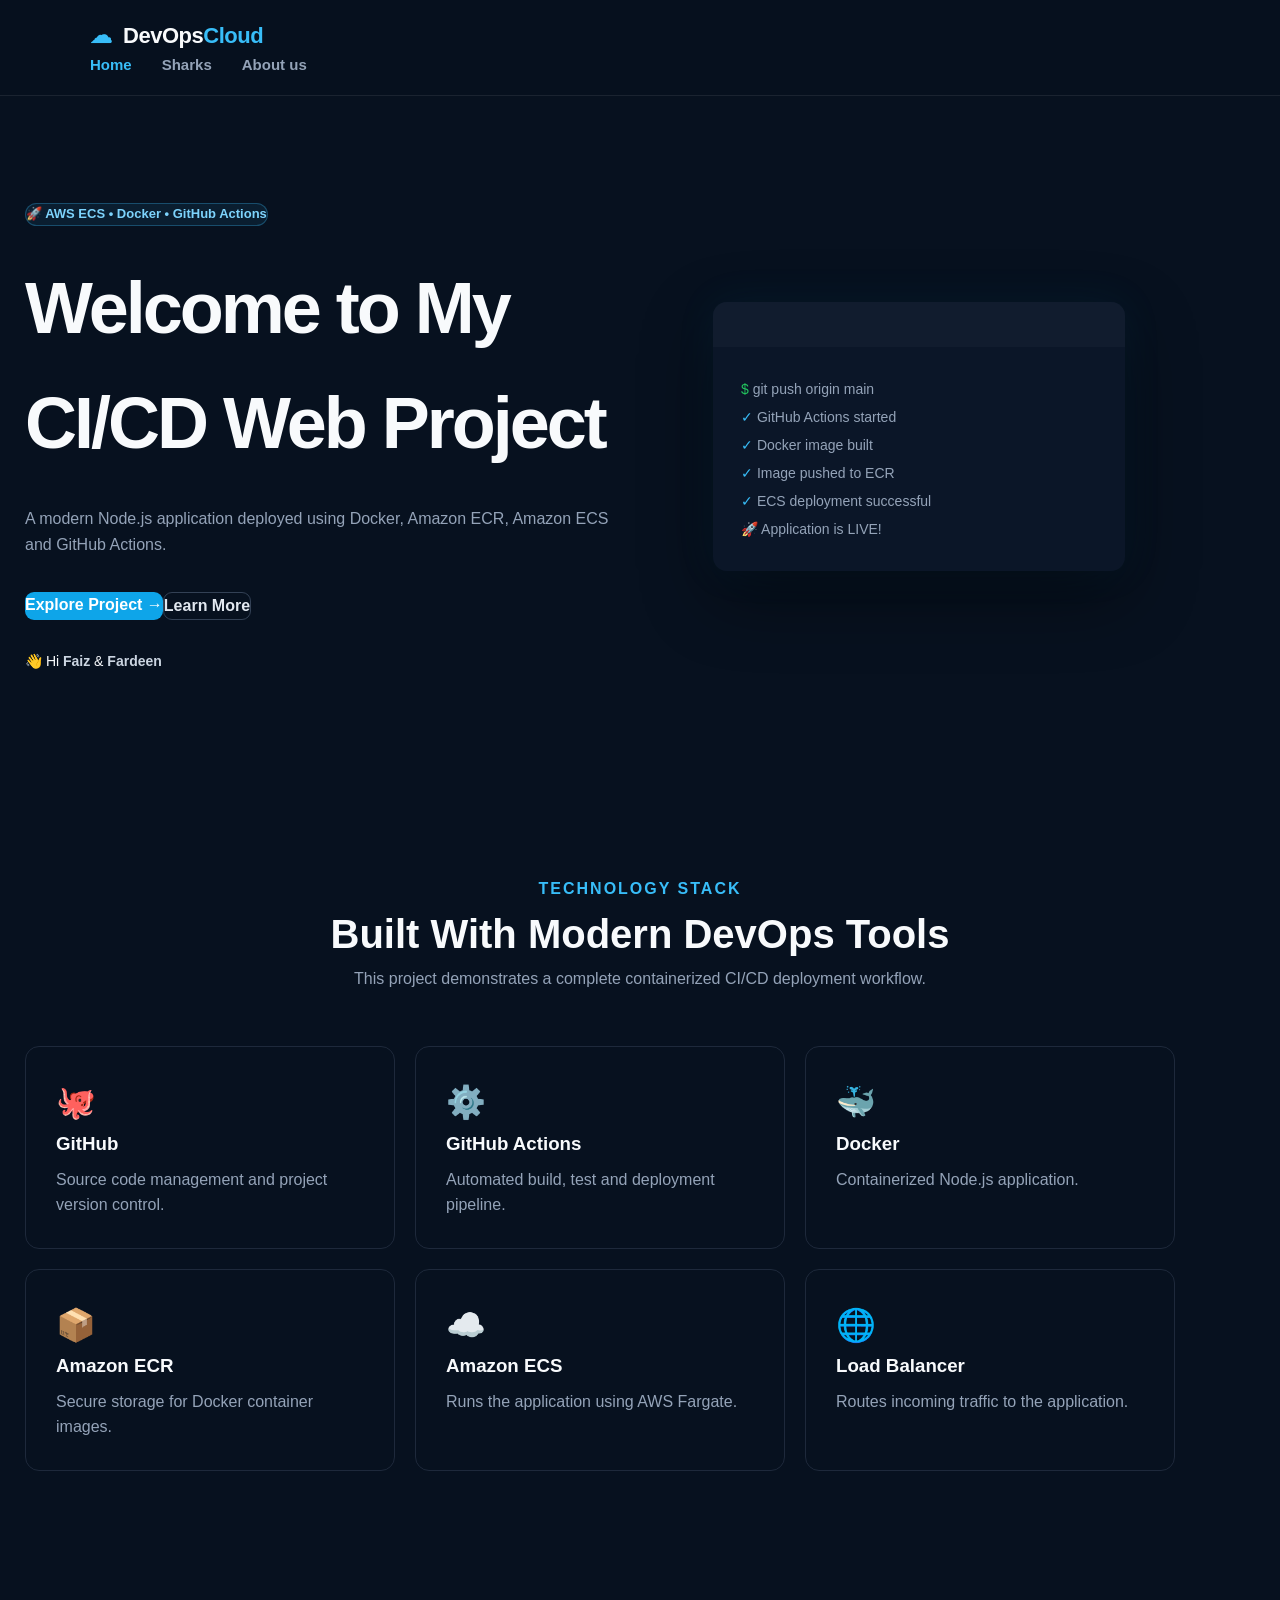
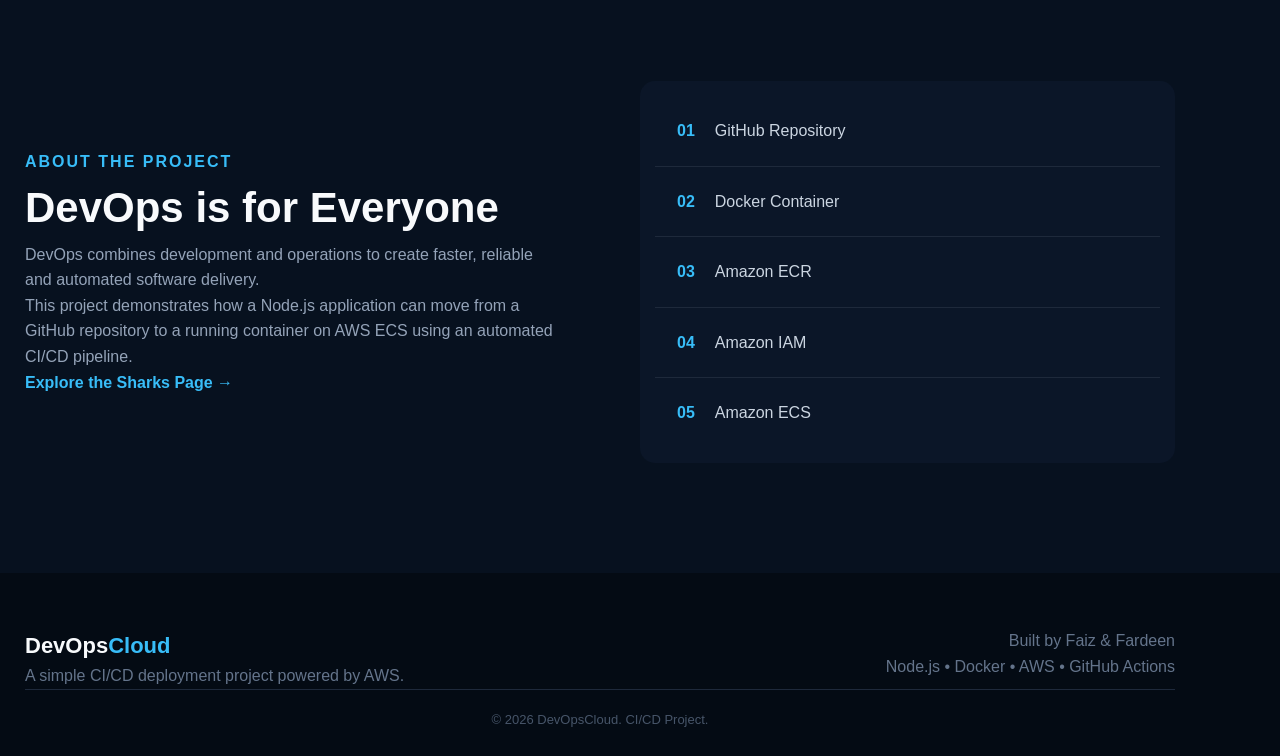
==== commit 6481d88e: "added heading" ====
--- a/views/index.html
+++ b/views/index.html
@@ -30,6 +30,7 @@
         <nav>
             <a href="/" class="active">Home</a>
             <a href="/sharks">Sharks</a>
+             <a href="/">About us</a>
         </nav>
 
     </div>
